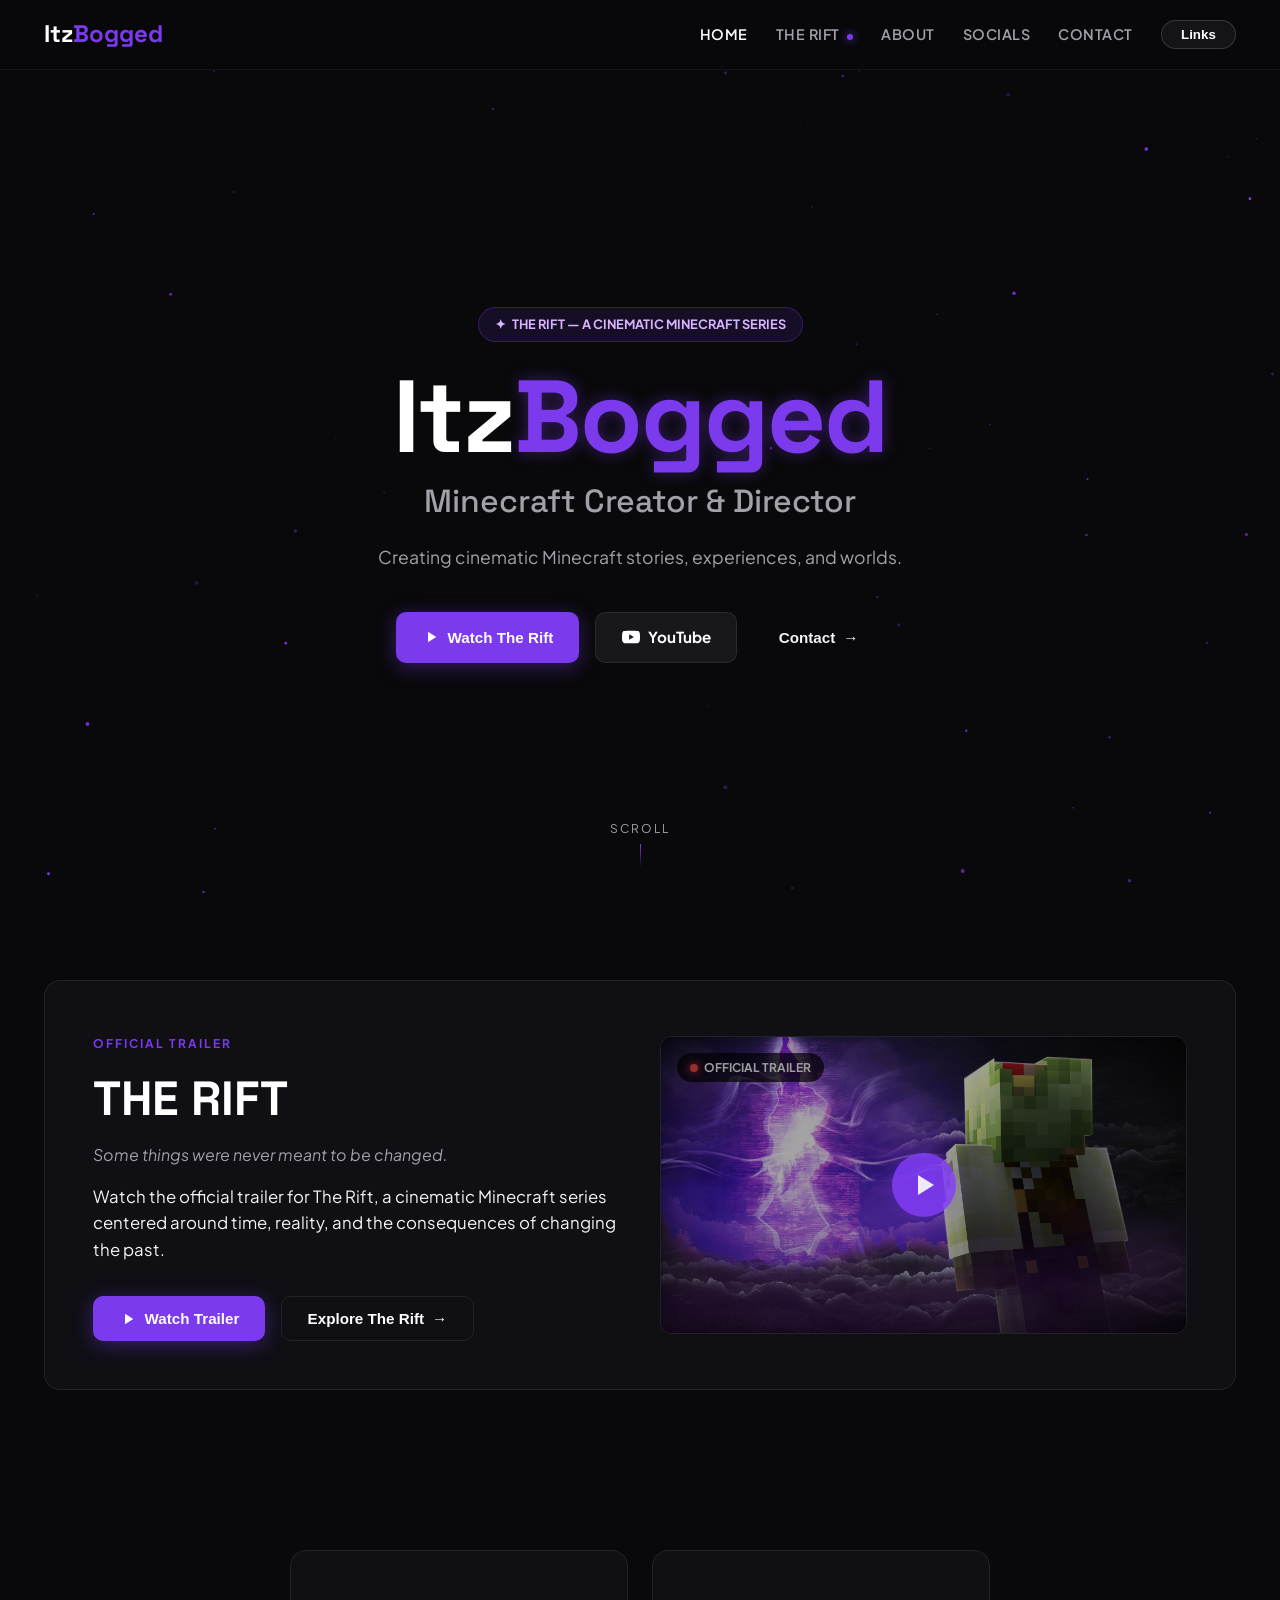
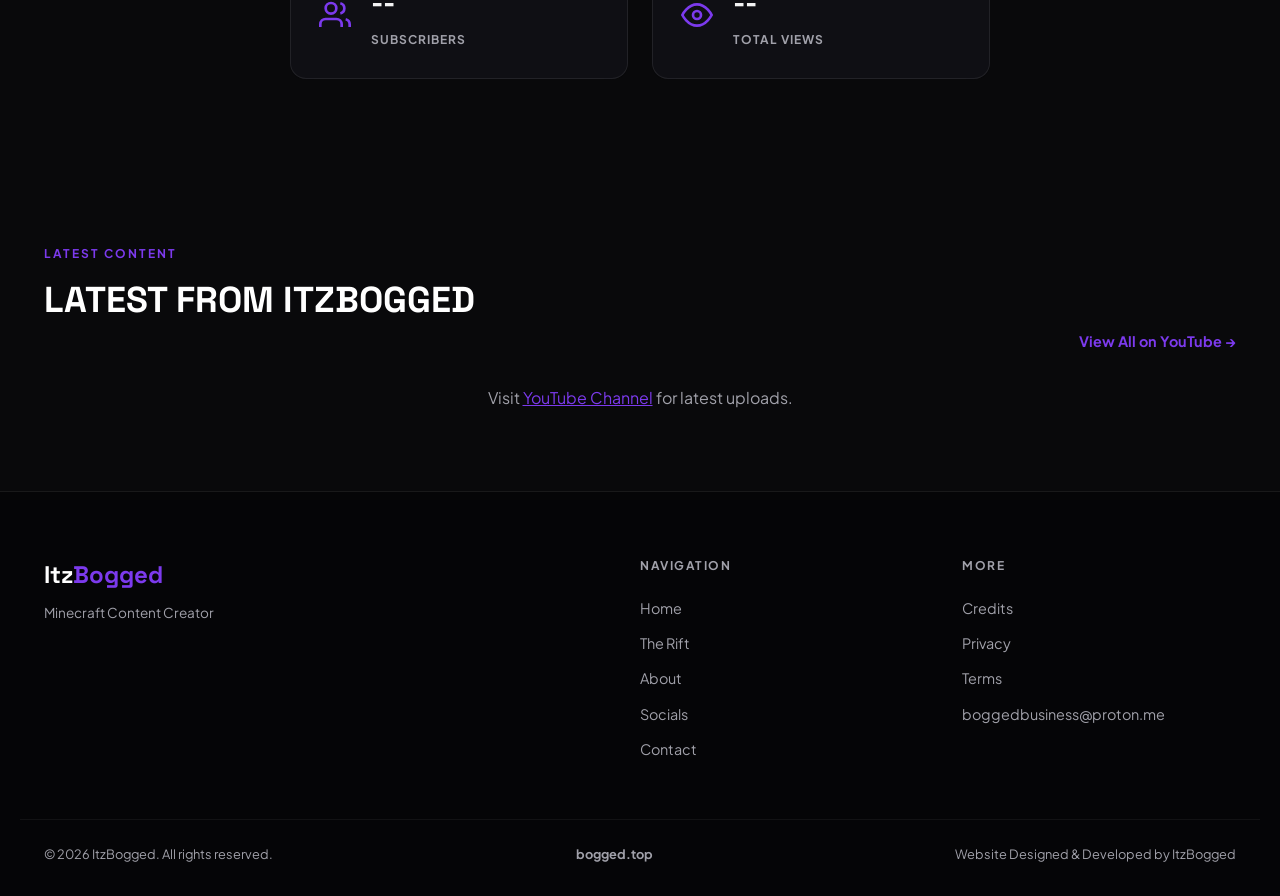
==== index.html @ 5ce8aa30 "Rename main.html to index.html" ====
<!DOCTYPE html>
<html lang="en">
<head>
  <meta charset="UTF-8" />
  <meta name="viewport" content="width=device-width, initial-scale=1.0" />
  <title>ItzBogged</title>
  <meta name="description" content="Official website for ItzBogged — Minecraft creator, director, editor, and developer. Creator of the flagship cinematic series 'The Rift'." />
  <meta property="og:title" content="ItzBogged — Minecraft Creator & Director" />
  <meta property="og:description" content="Creating cinematic Minecraft stories, experiences, and worlds. Featuring The Rift." />
  <meta property="og:url" content="https://bogged.top" />
  <meta property="og:type" content="website" />
  <link rel="icon" type="image/png" href="assets/favicon.png" />
  <link rel="shortcut icon" type="image/png" href="assets/favicon.png" />
  <link rel="stylesheet" href="styles.css" />
  <link rel="preconnect" href="https://fonts.googleapis.com">
  <link rel="preconnect" href="https://fonts.gstatic.com" crossorigin>
  <link href="https://fonts.googleapis.com/css2?family=Plus+Jakarta+Sans:wght@400;500;600;700;800&family=Space+Grotesk:wght@500;700&display=swap" rel="stylesheet">
</head>
<body class="dark-mode">

  <canvas id="particleCanvas"></canvas>

  <header class="navbar" id="navbar">
    <div class="nav-container">
      <a href="#home" class="brand-logo" onclick="switchTab('home')">
        <span class="logo-white">Itz</span><span class="logo-purple">Bogged</span>
      </a>

      <nav class="nav-links" id="navLinks">
        <a href="#home" class="nav-item active" data-tab="home" onclick="switchTab('home')">Home</a>
        <a href="#rift" class="nav-item" data-tab="rift" onclick="switchTab('rift')">
          The Rift <span class="badge-dot"></span>
        </a>
        <a href="#about" class="nav-item" data-tab="about" onclick="switchTab('about')">About</a>
        <a href="#socials" class="nav-item" data-tab="socials" onclick="switchTab('socials')">Socials</a>
        <a href="#contact" class="nav-item" data-tab="contact" onclick="switchTab('contact')">Contact</a>
        <button class="btn-links-pill" onclick="openLinkHub()">Links</button>
      </nav>

      <button class="mobile-toggle" id="mobileToggle" aria-label="Toggle navigation">
        <span class="bar"></span>
        <span class="bar"></span>
        <span class="bar"></span>
      </button>
    </div>
  </header>

  <main id="mainContent">

    <!-- HOME VIEW -->
    <section id="home-view" class="tab-view active">
      
      <section class="hero-section">
        <div class="hero-content">
          <div class="tagline-pill">
            <span class="sparkle">✦</span> THE RIFT — A CINEMATIC MINECRAFT SERIES
          </div>
          <h1 class="hero-title">
            <span class="text-white">Itz</span><span class="text-purple">Bogged</span>
          </h1>
          <h2 class="hero-subtitle">Minecraft Creator & Director</h2>
          <p class="hero-desc">Creating cinematic Minecraft stories, experiences, and worlds.</p>
          
          <div class="hero-cta-group">
            <button class="btn btn-primary btn-animated" onclick="switchTab('rift')">
              <svg class="btn-icon" width="18" height="18" viewBox="0 0 24 24" fill="currentColor"><path d="M8 5v14l11-7z"/></svg> Watch The Rift
            </button>
            <a href="#" target="_blank" rel="noopener" class="btn btn-secondary btn-animated link-yt">
              <svg class="btn-icon" width="18" height="18" viewBox="0 0 24 24" fill="currentColor"><path d="M23.498 6.186a3.016 3.016 0 0 0-2.122-2.136C19.505 3.545 12 3.545 12 3.545s-7.505 0-9.377.505A3.017 3.017 0 0 0 .502 6.186C0 8.07 0 12 0 12s0 3.93.502 5.814a3.016 3.016 0 0 0 2.122 2.136c1.871.505 9.376.505 9.376.505s7.505 0 9.377-.505a3.015 3.015 0 0 0 2.122-2.136C24 15.93 24 12 24 12s0-3.93-.502-5.814zM9.545 15.568V8.432L15.818 12l-6.273 3.568z"/></svg> YouTube
            </a>
            <button class="btn btn-ghost btn-animated" onclick="switchTab('contact')">
              Contact <span class="arrow">→</span>
            </button>
          </div>
        </div>

        <div class="scroll-indicator">
          <span>SCROLL</span>
          <div class="scroll-line"></div>
        </div>
      </section>

      <!-- FLAGSHIP TRAILER SECTION -->
      <section class="container section-padding">
        <div class="flagship-card glass-panel">
          <div class="flagship-text">
            <span class="section-label">OFFICIAL TRAILER</span>
            <h2 class="flagship-title">THE RIFT</h2>
            <p class="flagship-tagline">Some things were never meant to be changed.</p>
            <p class="flagship-desc">
              Watch the official trailer for The Rift, a cinematic Minecraft series centered around time, reality, and the consequences of changing the past.
            </p>
            <div class="flagship-buttons">
              <button class="btn btn-primary btn-animated" onclick="openTrailerModal()">
                <svg width="18" height="18" viewBox="0 0 24 24" fill="currentColor"><path d="M8 5v14l11-7z"/></svg> Watch Trailer
              </button>
              <button class="btn btn-outline btn-animated" onclick="switchTab('rift')">
                Explore The Rift <span class="arrow">→</span>
              </button>
            </div>
          </div>
          <div class="flagship-media">
            <div class="media-preview-box">
              <div class="live-badge"><span class="pulse-dot"></span> OFFICIAL TRAILER</div>
              <img src="assets/flagship-banner.png" alt="The Rift Official Trailer Preview" class="banner-img" id="flagshipBannerImg" />
              <div class="play-overlay" onclick="openTrailerModal()">
                <div class="play-icon-circle"><div class="play-triangle"></div></div>
              </div>
            </div>
          </div>
        </div>
      </section>

      <!-- STATS SECTION -->
      <section class="container section-padding">
        <div class="stats-grid">
          <div class="stat-card glass-panel">
            <div class="stat-icon-svg">
              <svg width="32" height="32" viewBox="0 0 24 24" fill="none" stroke="#7C3AED" stroke-width="2"><path d="M17 21v-2a4 4 0 0 0-4-4H5a4 4 0 0 0-4 4v2"/><circle cx="9" cy="7" r="4"/><path d="M23 21v-2a4 4 0 0 0-3-3.87"/><path d="M16 3.13a4 4 0 0 1 0 7.75"/></svg>
            </div>
            <div class="stat-data">
              <span class="stat-value" id="ytSubscribers">--</span>
              <span class="stat-label">SUBSCRIBERS</span>
            </div>
          </div>
          <div class="stat-card glass-panel">
            <div class="stat-icon-svg">
              <svg width="32" height="32" viewBox="0 0 24 24" fill="none" stroke="#7C3AED" stroke-width="2"><path d="M1 12s4-8 11-8 11 8 11 8-4 8-11 8-11-8-11-8z"/><circle cx="12" cy="12" r="3"/></svg>
            </div>
            <div class="stat-data">
              <span class="stat-value" id="ytTotalViews">--</span>
              <span class="stat-label">TOTAL VIEWS</span>
            </div>
          </div>
        </div>
      </section>

      <!-- LATEST YOUTUBE CONTENT -->
      <section class="container section-padding">
        <div class="section-header">
          <div>
            <span class="section-label">LATEST CONTENT</span>
            <h2 class="section-title">LATEST FROM ITZBOGGED</h2>
          </div>
          <a href="#" target="_blank" class="link-btn link-yt">View All on YouTube →</a>
        </div>
        <div class="yt-grid" id="ytVideoFeed">
          <!-- Dynamic Live Videos populate here -->
        </div>
      </section>
    </section>

    <!-- THE RIFT PAGE -->
    <section id="rift-view" class="tab-view">
      <div class="rift-hero">
        <div class="rift-hero-overlay"></div>
        <div class="container rift-hero-content">
          <span class="rift-badge">CINEMATIC MOVIES</span>
          <h1 class="rift-main-title">THE RIFT</h1>
          <p class="rift-tagline">"Some things were never meant to be changed."</p>
          <div class="rift-hero-actions">
            <button class="btn btn-primary btn-animated" onclick="openTrailerModal()">Watch Official Trailer</button>
          </div>
        </div>
      </div>

      <nav class="sub-nav">
        <div class="container sub-nav-inner">
          <button class="sub-link active" onclick="switchRiftTab('premise', this)">Overview</button>
          <button class="sub-link" onclick="switchRiftTab('cast', this)">Cast & Crew</button>
          <button class="sub-link" onclick="switchRiftTab('lore', this)">Lore & Universe</button>
          <button class="sub-link" onclick="switchRiftTab('gallery', this)">Gallery & BTS</button>
        </div>
      </nav>

      <div class="container section-padding">
        
        <div id="rift-premise" class="rift-tab-content active">
          <div class="overview-grid">
            <div class="overview-text">
              <span class="section-label">WHAT IS THE RIFT?</span>
              <h2>A Narrative Journey Through Time and Consequence</h2>
              <p class="lead-p">
                The Rift is a cinematic Minecraft series built around time travel, fractured realities, and the devastating consequences of changing the past.
              </p>
              <p>
                The Rift elevates Minecraft storytelling into a film-grade experience.
              </p>
            </div>
            <div class="overview-card glass-panel">
              <h3>Series Details</h3>
              <ul class="details-list">
                <li><strong>Format:</strong> Episodic Cinematic Series</li>
                <li><strong>Genre:</strong> Sci-Fi / Drama / Time Travel</li>
                <li><strong>Creator/Director:</strong> ItzBogged</li>
                <li><strong>Status:</strong> Production</li>
                <li><strong>Platform:</strong> YouTube</li>
              </ul>
            </div>
          </div>
        </div>

        <!-- DYNAMIC CAST & CREW -->
        <div id="rift-cast" class="rift-tab-content">
          <div class="section-header">
            <span class="section-label">CREDITS</span>
            <h2>CAST & CREW</h2>
          </div>
          <div id="castContainer">
            <!-- Dynamic Cast list populated from app.js -->
          </div>
        </div>

        <!-- DYNAMIC LORE & UNIVERSE -->
        <div id="rift-lore" class="rift-tab-content">
          <div class="section-header">
            <span class="section-label">UNIVERSE ARCHIVE</span>
            <h2>STORY & LORE DATABASE</h2>
          </div>
          <div class="accordion-group" id="loreContainer">
            <!-- Dynamic Lore & Universe entries populate from app.js -->
          </div>
        </div>

        <!-- DYNAMIC GALLERY & BTS -->
        <div id="rift-gallery" class="rift-tab-content">
          <div class="section-header">
            <span class="section-label">MEDIA ARCHIVE</span>
            <h2>GALLERY & BEHIND THE SCENES</h2>
          </div>
          <div class="gallery-grid" id="galleryContainer">
            <!-- Dynamic Gallery list populated from app.js -->
          </div>
        </div>

      </div>
    </section>

    <!-- ABOUT VIEW -->
    <section id="about-view" class="tab-view">
      <div class="container section-padding">
        <div class="about-grid">
          <div class="about-image-column">
            <div class="portrait-card glass-panel">
              <div class="avatar-placeholder">
                <img src="assets/avatar.png" alt="ItzBogged Avatar" class="avatar-img" id="avatarImg" onerror="this.style.display='none'; this.nextElementSibling.style.display='flex';" />
                <span class="avatar-fallback" style="display:none;">ItzBogged</span>
              </div>
              <div class="portrait-badges">
                <span class="p-badge">Director</span>
                <span class="p-badge">Editor</span>
                <span class="p-badge">Developer</span>
              </div>
            </div>
          </div>
          <div class="about-text-column">
            <span class="section-label">THE CREATOR</span>
            <h1 class="page-title">ABOUT ITZBOGGED</h1>
            <p class="lead-p">
              ItzBogged is a Minecraft creator, video editor, and technical developer specializing in storytelling.
            </p>
            <p>
              ItzBogged pushes the boundaries of storytelling inside sandbox environments.
            </p>

            <div class="skills-block">
              <h3>Core Capabilities</h3>
              <div class="tag-cloud">
                <span>Cinematic Direction</span>
                <span>Video Editing</span>
                <span>Minecraft Development</span>
                <span>Environment Design</span>
                <span>Visual Effects (VFX)</span>
                <span>Storyboarding</span>
              </div>
            </div>
          </div>
        </div>
      </div>
    </section>

    <!-- SOCIALS VIEW -->
    <section id="socials-view" class="tab-view">
      <div class="container section-padding">
        <div class="section-header center">
          <span class="section-label">CONNECT</span>
          <h1 class="page-title">OFFICIAL SOCIAL HUB</h1>
        </div>

        <div class="socials-full-grid">
          <a href="#" target="_blank" class="social-box glass-panel btn-animated link-yt">
            <div class="box-head">
              <svg width="24" height="24" viewBox="0 0 24 24" fill="#7C3AED"><path d="M23.498 6.186a3.016 3.016 0 0 0-2.122-2.136C19.505 3.545 12 3.545 12 3.545s-7.505 0-9.377.505A3.017 3.017 0 0 0 .502 6.186C0 8.07 0 12 0 12s0 3.93.502 5.814a3.016 3.016 0 0 0 2.122 2.136c1.871.505 9.376.505 9.376.505s7.505 0 9.377-.505a3.015 3.015 0 0 0 2.122-2.136C24 15.93 24 12 24 12s0-3.93-.502-5.814zM9.545 15.568V8.432L15.818 12l-6.273 3.568z"/></svg>
              <h3>YouTube</h3>
            </div>
            <p>@itzbogged</p>
            <span class="sub-text">Main Videos & Releases</span>
          </a>

          <a href="#" target="_blank" class="social-box glass-panel btn-animated link-discord">
            <div class="box-head">
              <svg width="24" height="24" viewBox="0 0 24 24" fill="#7C3AED"><path d="M20.317 4.37a19.791 19.791 0 0 0-4.885-1.515.074.074 0 0 0-.079.037c-.21.375-.444.864-.608 1.25a18.27 18.27 0 0 0-5.487 0 12.64 12.64 0 0 0-.617-1.25.077.077 0 0 0-.079-.037A19.736 19.736 0 0 0 3.677 4.37a.07.07 0 0 0-.032.027C.533 9.046-.32 13.58.099 18.057a.082.082 0 0 0 .031.057 19.9 19.9 0 0 0 5.993 3.03.078.078 0 0 0 .084-.028c.462-.63.874-1.295 1.226-1.994.021-.041.001-.09-.041-.106a13.107 13.107 0 0 1-1.872-.892.077.077 0 0 1-.008-.128c.126-.093.252-.19.372-.287a.075.075 0 0 1 .078-.01c3.927 1.793 8.18 1.793 12.061 0a.075.075 0 0 1 .079.009c.12.098.245.195.372.288a.077.077 0 0 1-.006.128 12.299 12.299 0 0 1-1.873.891.077.077 0 0 0-.041.107c.36.698.772 1.362 1.225 1.993a.076.076 0 0 0 .084.028 19.839 19.839 0 0 0 6.002-3.03.077.077 0 0 0 .032-.054c.5-5.177-.838-9.674-3.549-13.66a.061.061 0 0 0-.031-.028z"/></svg>
              <h3>Discord</h3>
            </div>
            <p>Bogged Community</p>
            <span class="sub-text">Updates & Events</span>
          </a>

          <a href="#" target="_blank" class="social-box glass-panel btn-animated link-twitch">
            <div class="box-head">
              <svg width="24" height="24" viewBox="0 0 24 24" fill="#7C3AED"><path d="M11.571 4.714h1.715v5.143h-1.715zm4.715 0H18v5.143h-1.714zM6 0L1.714 4.286v15.428h5.143V24l4.286-4.286h3.428L22.286 12V0zm14.571 11.143l-3.428 3.428h-3.429l-2.571 2.571v-2.571H6.857V1.714h13.714z"/></svg>
              <h3>Twitch</h3>
            </div>
            <p>itzbogged</p>
            <span class="sub-text">Streams</span>
          </a>
        </div>
      </div>
    </section>

    <!-- CONTACT VIEW -->
    <section id="contact-view" class="tab-view">
      <div class="container section-padding">
        <div class="contact-layout">
          <div class="contact-info">
            <span class="section-label">GET IN TOUCH</span>
            <h1 class="page-title">WORK WITH ITZBOGGED</h1>
            <p class="lead-p">
              Available for narrative series direction, video editing, custom Minecraft technical projects, and media partnerships.
            </p>
            
            <div class="direct-email-card glass-panel">
              <span class="label">DIRECT EMAIL</span>
              <a href="#" class="email-link link-email email-text">contact@bogged.top</a>
            </div>
          </div>

          <div class="contact-form-container glass-panel">
            <form id="contactForm" onsubmit="handleFormSubmit(event)">
              <div class="form-group">
                <label for="name">NAME</label>
                <input type="text" id="name" required placeholder="Your Name or Organization" />
              </div>

              <div class="form-group">
                <label for="email">EMAIL</label>
                <input type="email" id="email" required placeholder="your.email@domain.com" />
              </div>

              <div class="form-group">
                <label for="subject">INQUIRY CATEGORY</label>
                <select id="subject" required>
                  <option value="" disabled selected>Select Category</option>
                  <option value="Business Inquiry">Business Inquiry</option>
                  <option value="The Rift Project">The Rift Project</option>
                  <option value="Video Editing Services">Video Editing Services</option>
                  <option value="Creator Collaboration">Creator Collaboration</option>
                  <option value="Other">Other</option>
                </select>
              </div>

              <div class="form-group">
                <label for="message">MESSAGE</label>
                <textarea id="message" rows="5" required placeholder="Tell me about your project or proposal..."></textarea>
              </div>

              <button type="submit" class="btn btn-primary full-width btn-animated">SEND MESSAGE</button>
              <div id="formStatus" class="form-status"></div>
            </form>
          </div>
        </div>
      </div>
    </section>

  </main>

  <footer class="footer">
    <div class="container footer-content">
      <div class="footer-col brand-col">
        <a href="#home" class="brand-logo" onclick="switchTab('home')">
          <span class="logo-white">Itz</span><span class="logo-purple">Bogged</span>
        </a>
        <p class="sub-tagline">Minecraft Content Creator</p>
      </div>

      <div class="footer-col nav-col">
        <span class="col-title">NAVIGATION</span>
        <ul>
          <li><a href="#home" onclick="switchTab('home')">Home</a></li>
          <li><a href="#rift" onclick="switchTab('rift')">The Rift</a></li>
          <li><a href="#about" onclick="switchTab('about')">About</a></li>
          <li><a href="#socials" onclick="switchTab('socials')">Socials</a></li>
          <li><a href="#contact" onclick="switchTab('contact')">Contact</a></li>
        </ul>
      </div>

      <div class="footer-col more-col">
        <span class="col-title">MORE</span>
        <ul>
          <li><a href="#credits" onclick="openModal('creditsModal')">Credits</a></li>
          <li><a href="#privacy" onclick="openModal('privacyModal')">Privacy</a></li>
          <li><a href="#terms" onclick="openModal('termsModal')">Terms</a></li>
          <li><a href="#" class="footer-email link-email email-text">boggedbusiness@proton.me</a></li>
        </ul>
      </div>
    </div>

    <div class="container footer-bottom">
      <span>© 2026 ItzBogged. All rights reserved.</span>
      <span class="domain-tag">bogged.top</span>
      <span>Website Designed & Developed by ItzBogged</span>
    </div>
  </footer>

  <!-- MODALS -->
  <div id="lightbox" class="modal-overlay" onclick="closeLightbox()">
    <div class="modal-content lightbox-content">
      <span class="close-btn">&times;</span>
      <img id="lightboxImg" src="" alt="Enlarged View" />
    </div>
  </div>

  <div id="videoModal" class="modal-overlay" onclick="closeVideoModal()">
    <div class="modal-content video-modal-content" onclick="event.stopPropagation()">
      <span class="close-btn" onclick="closeVideoModal()">&times;</span>
      <div class="iframe-container">
        <iframe id="videoIframe" src="" frameborder="0" allow="autoplay; encrypted-media" allowfullscreen></iframe>
      </div>
    </div>
  </div>

  <div id="linkHubModal" class="modal-overlay" onclick="closeModal('linkHubModal')">
    <div class="modal-content link-hub-card glass-panel" onclick="event.stopPropagation()">
      <span class="close-btn" onclick="closeModal('linkHubModal')">&times;</span>
      <div class="link-hub-header">
        <div class="hub-avatar">
          <img src="assets/avatar.png" alt="ItzBogged" class="avatar-img" id="hubAvatarImg" onerror="this.style.display='none'; this.nextElementSibling.style.display='inline';" />
          <span style="display:none;">ItzBogged</span>
        </div>
        <h2>ItzBogged</h2>
        <p>Minecraft Creator & Director</p>
      </div>
      <div class="link-hub-buttons">
        <a href="#" target="_blank" class="hub-btn link-yt">YouTube Main Channel</a>
        <a href="#" target="_blank" class="hub-btn link-secondyt">YouTube Second Channel</a>
        <button onclick="switchTab('rift'); closeModal('linkHubModal');" class="hub-btn highlight">The Rift — Watch Series</button>
        <a href="#" target="_blank" class="hub-btn link-discord">Discord Community</a>
        <button onclick="switchTab('contact'); closeModal('linkHubModal');" class="hub-btn">Business Contact</button>
      </div>
    </div>
  </div>

  <div id="creditsModal" class="modal-overlay" onclick="closeModal('creditsModal')">
    <div class="modal-content text-modal glass-panel" onclick="event.stopPropagation()" id="creditsModalContent">
      <!-- Dynamic Credits populate from app.js -->
    </div>
  </div>

  <div id="privacyModal" class="modal-overlay" onclick="closeModal('privacyModal')">
    <div class="modal-content text-modal glass-panel" onclick="event.stopPropagation()" id="privacyModalContent">
      <!-- Dynamic Privacy content populates from app.js -->
    </div>
  </div>

  <div id="termsModal" class="modal-overlay" onclick="closeModal('termsModal')">
    <div class="modal-content text-modal glass-panel" onclick="event.stopPropagation()" id="termsModalContent">
      <!-- Dynamic Terms content populates from app.js -->
    </div>
  </div>

  <script src="app.js"></script>
</body>
</html>
---- styles.css ----
/* --- CSS Variables & Theme Constants --- */
:root {
  --purple-main: #7C3AED;
  --purple-glow: rgba(124, 58, 237, 0.4);
  --purple-dark: #5B21B6;
  --green-accent: #10B981;
  --bg-dark: #09090b;
  --card-bg: rgba(18, 18, 24, 0.75);
  --card-border: rgba(255, 255, 255, 0.08);
  --text-main: #F4F4F5;
  --text-muted: #A1A1AA;
  --font-main: 'Plus Jakarta Sans', -apple-system, BlinkMacSystemFont, sans-serif;
  --font-heading: 'Space Grotesk', sans-serif;
  --transition: all 0.25s cubic-bezier(0.4, 0, 0.2, 1);
}

/* --- Global Resets & Base Styles --- */
* {
  box-sizing: border-box;
  margin: 0;
  padding: 0;
}

html {
  scroll-behavior: smooth;
  background-color: var(--bg-dark);
  color: var(--text-main);
  font-family: var(--font-main);
  overflow-x: hidden;
}

body {
  min-height: 100vh;
  position: relative;
  line-height: 1.6;
}

/* Particle Canvas Background */
#particleCanvas {
  position: fixed;
  top: 0;
  left: 0;
  width: 100vw;
  height: 100vh;
  z-index: -1;
  pointer-events: none;
}

/* Container Utility */
.container {
  width: 100%;
  max-width: 1240px;
  margin: 0 auto;
  padding: 0 1.5rem;
}

.section-padding {
  padding-top: 5rem;
  padding-bottom: 5rem;
}

/* --- Glassmorphism Card Panels --- */
.glass-panel {
  background: var(--card-bg);
  backdrop-filter: blur(16px);
  -webkit-backdrop-filter: blur(16px);
  border: 1px solid var(--card-border);
  border-radius: 16px;
  transition: var(--transition);
}

.glass-panel:hover {
  border-color: rgba(124, 58, 237, 0.3);
  box-shadow: 0 8px 32px rgba(0, 0, 0, 0.4), 0 0 20px rgba(124, 58, 237, 0.15);
}

/* --- Typography Helpers --- */
h1, h2, h3, h4 {
  font-family: var(--font-heading);
  color: #FFFFFF;
}

.text-white { color: #FFFFFF; }
.text-purple { 
  color: var(--purple-main);
  text-shadow: 0 0 16px var(--purple-glow);
}

.section-label {
  display: inline-block;
  font-size: 0.75rem;
  font-weight: 700;
  letter-spacing: 2px;
  color: var(--purple-main);
  margin-bottom: 0.5rem;
  text-transform: uppercase;
}

.section-title {
  font-size: 2.25rem;
  font-weight: 700;
  margin-bottom: 1.5rem;
}

.page-title {
  font-size: 3rem;
  font-weight: 800;
  margin-bottom: 1rem;
}

.lead-p {
  font-size: 1.15rem;
  color: var(--text-main);
  margin-bottom: 1rem;
}

/* --- Navigation Bar --- */
.navbar {
  position: fixed;
  top: 0;
  left: 0;
  width: 100%;
  z-index: 1000;
  background: rgba(9, 9, 11, 0.85);
  backdrop-filter: blur(12px);
  border-bottom: 1px solid rgba(255, 255, 255, 0.05);
  height: 70px;
  display: flex;
  align-items: center;
}

.nav-container {
  display: flex;
  justify-content: space-between;
  align-items: center;
  width: 100%;
  max-width: 1240px;
  margin: 0 auto;
  padding: 0 1.5rem;
}

.brand-logo {
  font-family: var(--font-heading);
  font-size: 1.5rem;
  font-weight: 800;
  text-decoration: none;
  cursor: pointer;
  transition: var(--transition);
}

.brand-logo:hover {
  transform: scale(1.03);
}

.logo-white { color: #FFFFFF; }
.logo-purple { color: var(--purple-main); }

.nav-links {
  display: flex;
  align-items: center;
  gap: 1.75rem;
}

.nav-item {
  color: var(--text-muted);
  text-decoration: none;
  font-size: 0.9rem;
  font-weight: 600;
  text-transform: uppercase;
  letter-spacing: 0.5px;
  transition: var(--transition);
  position: relative;
  cursor: pointer;
}

.nav-item:hover, .nav-item.active {
  color: #FFFFFF;
}

.badge-dot {
  width: 6px;
  height: 6px;
  background-color: var(--purple-main);
  border-radius: 50%;
  display: inline-block;
  margin-left: 4px;
  box-shadow: 0 0 8px var(--purple-main);
}

.btn-links-pill {
  background: rgba(255, 255, 255, 0.05);
  border: 1px solid rgba(255, 255, 255, 0.15);
  color: #FFFFFF;
  padding: 0.4rem 1.2rem;
  border-radius: 20px;
  font-weight: 600;
  cursor: pointer;
  transition: var(--transition);
}

.btn-links-pill:hover {
  background: var(--purple-main);
  border-color: var(--purple-main);
  transform: translateY(-2px);
}

/* Mobile Toggle */
.mobile-toggle {
  display: none;
  background: none;
  border: none;
  cursor: pointer;
  flex-direction: column;
  gap: 5px;
}

.bar {
  width: 24px;
  height: 2px;
  background-color: #FFFFFF;
  border-radius: 2px;
}

/* --- Universal Smooth Interactive Animations --- */
button, .btn, .sub-link, .nav-item, .hub-btn, .social-box, .gallery-item {
  transition: var(--transition);
  user-select: none;
}

button:active, .btn:active, .sub-link:active, .nav-item:active, .hub-btn:active, .social-box:active {
  transform: scale(0.96) translateY(2px) !important;
  box-shadow: 0 2px 8px rgba(0, 0, 0, 0.3) !important;
}

.btn {
  display: inline-flex;
  align-items: center;
  justify-content: center;
  gap: 0.5rem;
  padding: 0.8rem 1.6rem;
  border-radius: 10px;
  font-size: 0.95rem;
  font-weight: 700;
  cursor: pointer;
  text-decoration: none;
  border: none;
  position: relative;
  overflow: hidden;
}

.btn-animated:hover {
  transform: translateY(-3px) scale(1.02);
  box-shadow: 0 8px 25px var(--purple-glow);
}

.btn-primary {
  background: var(--purple-main);
  color: #FFFFFF;
  box-shadow: 0 4px 20px var(--purple-glow);
}

.btn-primary:hover {
  background: var(--purple-dark);
}

.btn-secondary {
  background: #18181B;
  color: #FFFFFF;
  border: 1px solid var(--card-border);
}

.btn-secondary:hover {
  background: #27272A;
}

.btn-ghost {
  background: transparent;
  color: var(--text-main);
}

.btn-ghost:hover {
  color: #FFFFFF;
}

.btn-outline {
  background: transparent;
  border: 1px solid var(--card-border);
  color: #FFFFFF;
}

.btn-outline:hover {
  border-color: var(--purple-main);
  background: rgba(124, 58, 237, 0.1);
}

.full-width { width: 100%; }

/* --- Smooth Tab View Controller Transitions --- */
.tab-view {
  display: none;
  opacity: 0;
  transform: translateY(12px);
  transition: opacity 0.4s ease, transform 0.4s ease;
  padding-top: 70px;
}

.tab-view.active {
  display: block;
  opacity: 1;
  transform: translateY(0);
}

/* --- Home Hero Section --- */
.hero-section {
  min-height: calc(100vh - 70px);
  display: flex;
  flex-direction: column;
  justify-content: center;
  align-items: center;
  text-align: center;
  padding: 2rem 1.5rem;
  position: relative;
}

.tagline-pill {
  display: inline-flex;
  align-items: center;
  gap: 6px;
  padding: 0.4rem 1rem;
  background: rgba(124, 58, 237, 0.12);
  border: 1px solid rgba(124, 58, 237, 0.3);
  border-radius: 30px;
  font-size: 0.8rem;
  font-weight: 700;
  color: #D8B4FE;
  margin-bottom: 1.5rem;
}

.hero-title {
  font-size: clamp(3.5rem, 8vw, 6.5rem);
  font-weight: 800;
  line-height: 1;
  margin-bottom: 0.5rem;
  letter-spacing: -2px;
}

.hero-subtitle {
  font-size: clamp(1.2rem, 3vw, 2rem);
  color: var(--text-muted);
  font-weight: 500;
  margin-bottom: 1rem;
}

.hero-desc {
  max-width: 600px;
  color: var(--text-muted);
  font-size: 1.1rem;
  margin-bottom: 2.5rem;
}

.hero-cta-group {
  display: flex;
  gap: 1rem;
  flex-wrap: wrap;
  justify-content: center;
}

.scroll-indicator {
  position: absolute;
  bottom: 2rem;
  display: flex;
  flex-direction: column;
  align-items: center;
  gap: 6px;
  font-size: 0.75rem;
  letter-spacing: 2px;
  color: var(--text-muted);
}

.scroll-line {
  width: 1px;
  height: 24px;
  background: linear-gradient(to bottom, var(--purple-main), transparent);
}

/* --- Flagship Card --- */
.flagship-card {
  display: grid;
  grid-template-columns: 1fr 1fr;
  gap: 2.5rem;
  padding: 3rem;
  align-items: center;
}

.flagship-title {
  font-size: 3rem;
  font-weight: 800;
  margin-bottom: 0.25rem;
}

.flagship-tagline {
  font-style: italic;
  color: var(--text-muted);
  margin-bottom: 1rem;
}

.flagship-desc {
  color: var(--text-main);
  margin-bottom: 2rem;
  font-size: 1.05rem;
}

.flagship-buttons {
  display: flex;
  gap: 1rem;
}

.media-preview-box {
  position: relative;
  border-radius: 12px;
  overflow: hidden;
  border: 1px solid var(--card-border);
}

.banner-img {
  width: 100%;
  height: 100%;
  object-fit: cover;
  display: block;
}

.live-badge {
  position: absolute;
  top: 1rem;
  left: 1rem;
  background: rgba(0, 0, 0, 0.7);
  padding: 0.3rem 0.8rem;
  border-radius: 20px;
  font-size: 0.75rem;
  font-weight: 700;
  display: flex;
  align-items: center;
  gap: 6px;
}

.pulse-dot {
  width: 8px;
  height: 8px;
  background-color: #EF4444;
  border-radius: 50%;
  box-shadow: 0 0 8px #EF4444;
}

.play-overlay {
  position: absolute;
  inset: 0;
  background: rgba(0, 0, 0, 0.4);
  display: flex;
  justify-content: center;
  align-items: center;
  cursor: pointer;
  opacity: 0.9;
  transition: var(--transition);
}

.play-overlay:hover {
  opacity: 1;
  background: rgba(124, 58, 237, 0.25);
}

.play-icon-circle {
  width: 64px;
  height: 64px;
  border-radius: 50%;
  background: var(--purple-main);
  display: flex;
  justify-content: center;
  align-items: center;
  box-shadow: 0 0 24px var(--purple-glow);
  transition: var(--transition);
}

.play-overlay:hover .play-icon-circle {
  transform: scale(1.1);
}

.play-triangle {
  width: 0;
  height: 0;
  border-top: 10px solid transparent;
  border-bottom: 10px solid transparent;
  border-left: 16px solid #FFFFFF;
  margin-left: 4px;
}

/* --- Stats Grid --- */
.stats-grid {
  display: grid;
  grid-template-columns: repeat(auto-fit, minmax(280px, 1fr));
  gap: 1.5rem;
  max-width: 700px;
  margin: 0 auto;
}

.stat-card {
  padding: 1.75rem;
  display: flex;
  align-items: center;
  gap: 1.25rem;
}

.stat-icon-svg {
  display: flex;
  align-items: center;
  justify-content: center;
}

.stat-value {
  font-size: 1.8rem;
  font-weight: 800;
  font-family: var(--font-heading);
  display: block;
}

.stat-label {
  font-size: 0.75rem;
  letter-spacing: 1px;
  color: var(--text-muted);
  font-weight: 700;
}

/* --- YouTube Video Feed Grid --- */
.section-header {
  display: flex;
  justify-content: space-between;
  align-items: flex-end;
  margin-bottom: 2rem;
}

.section-header.center {
  text-align: center;
  justify-content: center;
  flex-direction: column;
}

.link-btn {
  color: var(--purple-main);
  text-decoration: none;
  font-weight: 700;
  font-size: 0.9rem;
  transition: var(--transition);
}

.link-btn:hover {
  transform: translateX(4px);
}

.yt-grid {
  display: grid;
  grid-template-columns: repeat(auto-fit, minmax(300px, 1fr));
  gap: 1.5rem;
}

.yt-card {
  overflow: hidden;
  display: flex;
  flex-direction: column;
}

.yt-thumb-wrap {
  position: relative;
  aspect-ratio: 16/9;
  overflow: hidden;
}

.yt-thumb-wrap img {
  width: 100%;
  height: 100%;
  object-fit: cover;
}

.yt-card-body {
  padding: 1.25rem;
  display: flex;
  flex-direction: column;
  flex-grow: 1;
}

.yt-card-title {
  font-size: 1rem;
  font-weight: 700;
  margin-bottom: 0.5rem;
  line-height: 1.4;
}

.yt-card-meta {
  font-size: 0.8rem;
  color: var(--text-muted);
  margin-bottom: 1rem;
}

/* --- The Rift Page Hub --- */
.rift-hero {
  position: relative;
  height: 50vh;
  min-height: 400px;
  background: url('assets/riftbackgroundpage.png') center/cover no-repeat;
  display: flex;
  align-items: center;
}

.rift-hero-overlay {
  position: absolute;
  inset: 0;
  background: linear-gradient(to bottom, rgba(9,9,11,0.5), var(--bg-dark));
}

.rift-hero-content {
  position: relative;
  z-index: 2;
}

.rift-badge {
  background: var(--purple-main);
  padding: 0.3rem 0.8rem;
  border-radius: 4px;
  font-size: 0.75rem;
  font-weight: 800;
  letter-spacing: 1px;
}

.rift-main-title {
  font-size: clamp(3rem, 6vw, 5rem);
  font-weight: 800;
  margin: 0.5rem 0;
}

.rift-hero-actions {
  display: flex;
  gap: 1rem;
  margin-top: 1.5rem;
}

.sub-nav {
  background: rgba(18, 18, 24, 0.9);
  border-bottom: 1px solid var(--card-border);
  position: sticky;
  top: 70px;
  z-index: 900;
}

.sub-nav-inner {
  display: flex;
  gap: 2rem;
  overflow-x: auto;
}

.sub-link {
  background: none;
  border: none;
  color: var(--text-muted);
  padding: 1rem 0;
  font-weight: 700;
  font-size: 0.9rem;
  cursor: pointer;
  border-bottom: 2px solid transparent;
  white-space: nowrap;
}

.sub-link.active, .sub-link:hover {
  color: #FFFFFF;
  border-color: var(--purple-main);
}

.rift-tab-content {
  display: none;
}

.rift-tab-content.active {
  display: block;
}

.overview-grid {
  display: grid;
  grid-template-columns: 2fr 1fr;
  gap: 2rem;
}

.overview-card {
  padding: 2rem;
}

.details-list {
  list-style: none;
  margin-top: 1rem;
}

.details-list li {
  padding: 0.5rem 0;
  border-bottom: 1px solid rgba(255, 255, 255, 0.05);
}

.accordion-item {
  margin-bottom: 1rem;
  padding: 1.25rem 1.5rem;
}

.accordion-header {
  cursor: pointer;
  display: flex;
  justify-content: space-between;
  align-items: center;
  list-style: none;
}

.accordion-content {
  margin-top: 1rem;
  color: var(--text-muted);
}

.cast-category-block {
  margin-bottom: 2rem;
}

.category-title {
  color: var(--purple-main);
  font-size: 1.25rem;
  margin-bottom: 1rem;
  border-bottom: 1px solid var(--card-border);
  padding-bottom: 0.5rem;
}

.credits-grid {
  display: grid;
  grid-template-columns: repeat(auto-fit, minmax(240px, 1fr));
  gap: 1.5rem;
}

.credit-card {
  padding: 2rem;
  text-align: center;
}

.credit-avatar {
  width: 80px;
  height: 80px;
  border-radius: 50%;
  background: var(--purple-main);
  margin: 0 auto 1rem auto;
  display: flex;
  align-items: center;
  justify-content: center;
  font-weight: 800;
  overflow: hidden;
}

.credit-avatar img {
  width: 100%;
  height: 100%;
  object-fit: cover;
}

.gallery-grid {
  display: grid;
  grid-template-columns: repeat(auto-fit, minmax(280px, 1fr));
  gap: 1.5rem;
}

.gallery-item {
  position: relative;
  aspect-ratio: 16/9;
  overflow: hidden;
  cursor: pointer;
  border-radius: 12px;
}

.gallery-item img {
  width: 100%;
  height: 100%;
  object-fit: cover;
  transition: var(--transition);
}

.gallery-item:hover img {
  transform: scale(1.05);
}

.gallery-overlay {
  position: absolute;
  inset: 0;
  background: rgba(0, 0, 0, 0.5);
  display: flex;
  align-items: center;
  justify-content: center;
  opacity: 0;
  transition: var(--transition);
}

.gallery-item:hover .gallery-overlay {
  opacity: 1;
}

/* --- About Page --- */
.about-grid {
  display: grid;
  grid-template-columns: 1fr 2fr;
  gap: 3rem;
}

.portrait-card {
  padding: 2rem;
  text-align: center;
}

.avatar-placeholder {
  width: 180px;
  height: 180px;
  border-radius: 50%;
  background: linear-gradient(135deg, var(--purple-main), #18181B);
  margin: 0 auto 1.5rem auto;
  display: flex;
  align-items: center;
  justify-content: center;
  font-size: 1.5rem;
  font-weight: 800;
  border: 2px solid var(--purple-main);
  overflow: hidden;
}

.avatar-img {
  width: 100%;
  height: 100%;
  object-fit: cover;
}

.portrait-badges {
  display: flex;
  gap: 0.5rem;
  justify-content: center;
  flex-wrap: wrap;
}

.p-badge {
  background: rgba(255, 255, 255, 0.05);
  padding: 0.3rem 0.8rem;
  border-radius: 20px;
  font-size: 0.75rem;
  border: 1px solid var(--card-border);
}

.skills-block {
  margin-top: 2rem;
}

.tag-cloud {
  display: flex;
  flex-wrap: wrap;
  gap: 0.6rem;
  margin-top: 1rem;
}

.tag-cloud span {
  background: rgba(124, 58, 237, 0.15);
  border: 1px solid rgba(124, 58, 237, 0.3);
  padding: 0.4rem 1rem;
  border-radius: 6px;
  font-size: 0.85rem;
}

/* --- Socials Full Page --- */
.socials-full-grid {
  display: grid;
  grid-template-columns: repeat(auto-fit, minmax(260px, 1fr));
  gap: 1.5rem;
}

.social-box {
  padding: 2rem;
  text-decoration: none;
  color: inherit;
}

.box-head {
  display: flex;
  align-items: center;
  gap: 0.8rem;
  margin-bottom: 0.5rem;
}

.sub-text {
  font-size: 0.8rem;
  color: var(--text-muted);
}

/* --- Contact & Business Section --- */
.contact-layout {
  display: grid;
  grid-template-columns: 1fr 1fr;
  gap: 3rem;
}

.direct-email-card {
  padding: 1.5rem;
  margin-top: 2rem;
}

.email-link {
  color: #FFFFFF;
  font-size: 1.25rem;
  font-weight: 700;
  text-decoration: none;
  display: block;
}

.contact-form-container {
  padding: 2.5rem;
}

.form-group {
  margin-bottom: 1.25rem;
}

.form-group label {
  display: block;
  font-size: 0.75rem;
  font-weight: 700;
  margin-bottom: 0.4rem;
  color: var(--text-muted);
}

.form-group input, .form-group select, .form-group textarea {
  width: 100%;
  padding: 0.8rem 1rem;
  background: rgba(0, 0, 0, 0.4);
  border: 1px solid var(--card-border);
  border-radius: 8px;
  color: #FFFFFF;
  font-family: var(--font-main);
  outline: none;
  transition: var(--transition);
}

.form-group input:focus, .form-group select:focus, .form-group textarea:focus {
  border-color: var(--purple-main);
}

.form-status {
  margin-top: 1rem;
  font-size: 0.85rem;
  text-align: center;
}

/* --- Footer --- */
.footer {
  background: #050507;
  border-top: 1px solid var(--card-border);
  padding-top: 4rem;
  padding-bottom: 2rem;
}

.footer-content {
  display: grid;
  grid-template-columns: 2fr 1fr 1fr;
  gap: 3rem;
  padding-bottom: 3rem;
  border-bottom: 1px solid rgba(255, 255, 255, 0.05);
}

.sub-tagline {
  color: var(--text-muted);
  font-size: 0.85rem;
  margin: 0.5rem 0 1.5rem 0;
}

.col-title {
  font-size: 0.75rem;
  font-weight: 700;
  letter-spacing: 1.5px;
  color: var(--text-muted);
  display: block;
  margin-bottom: 1.25rem;
}

.footer-col ul {
  list-style: none;
}

.footer-col ul li {
  margin-bottom: 0.6rem;
}

.footer-col ul li a {
  color: var(--text-muted);
  text-decoration: none;
  font-size: 0.9rem;
  transition: var(--transition);
}

.footer-col ul li a:hover {
  color: #FFFFFF;
}

.footer-email {
  color: var(--text-muted);
}

.footer-bottom {
  display: flex;
  justify-content: space-between;
  align-items: center;
  padding-top: 1.5rem;
  font-size: 0.8rem;
  color: var(--text-muted);
}

.domain-tag {
  font-weight: 700;
}

/* --- Modals & Overlays --- */
.modal-overlay {
  position: fixed;
  inset: 0;
  background: rgba(0, 0, 0, 0.85);
  backdrop-filter: blur(8px);
  z-index: 2000;
  display: none;
  align-items: center;
  justify-content: center;
  padding: 1.5rem;
}

.modal-overlay.active {
  display: flex;
}

.close-btn {
  position: absolute;
  top: 1rem;
  right: 1.5rem;
  font-size: 2rem;
  color: #FFF;
  cursor: pointer;
}

.lightbox-content img {
  max-width: 90vw;
  max-height: 85vh;
  border-radius: 8px;
}

.video-modal-content {
  width: 100%;
  max-width: 900px;
}

.iframe-container {
  position: relative;
  aspect-ratio: 16/9;
  width: 100%;
}

.iframe-container iframe {
  position: absolute;
  inset: 0;
  width: 100%;
  height: 100%;
  border-radius: 12px;
}

.link-hub-card {
  width: 100%;
  max-width: 400px;
  padding: 2.5rem;
  text-align: center;
}

.hub-avatar {
  width: 80px;
  height: 80px;
  border-radius: 50%;
  background: var(--purple-main);
  margin: 0 auto 1rem auto;
  display: flex;
  align-items: center;
  justify-content: center;
  font-weight: 800;
  overflow: hidden;
  border: 2px solid var(--purple-main);
}

.hub-avatar img {
  width: 100%;
  height: 100%;
  object-fit: cover;
}

.link-hub-buttons {
  display: flex;
  flex-direction: column;
  gap: 0.8rem;
  margin-top: 1.5rem;
}

.hub-btn {
  padding: 0.8rem;
  background: rgba(255, 255, 255, 0.05);
  border: 1px solid var(--card-border);
  border-radius: 8px;
  color: #FFF;
  text-decoration: none;
  font-weight: 700;
  cursor: pointer;
}

.hub-btn:hover {
  transform: translateY(-2px);
}

.hub-btn.highlight {
  background: var(--purple-main);
  border-color: var(--purple-main);
}

.text-modal {
  max-width: 600px;
  padding: 2.5rem;
}

/* --- Responsive Rules --- */
@media (max-width: 900px) {
  .flagship-card, .overview-grid, .about-grid, .contact-layout {
    grid-template-columns: 1fr;
  }
  .footer-content {
    grid-template-columns: 1fr;
    gap: 2rem;
  }
}

@media (max-width: 768px) {
  .nav-links {
    position: fixed;
    top: 70px;
    right: -100%;
    width: 100%;
    height: calc(100vh - 70px);
    background: var(--bg-dark);
    flex-direction: column;
    justify-content: center;
    transition: 0.3s ease;
  }
  .nav-links.open {
    right: 0;
  }
  .mobile-toggle {
    display: flex;
  }
}
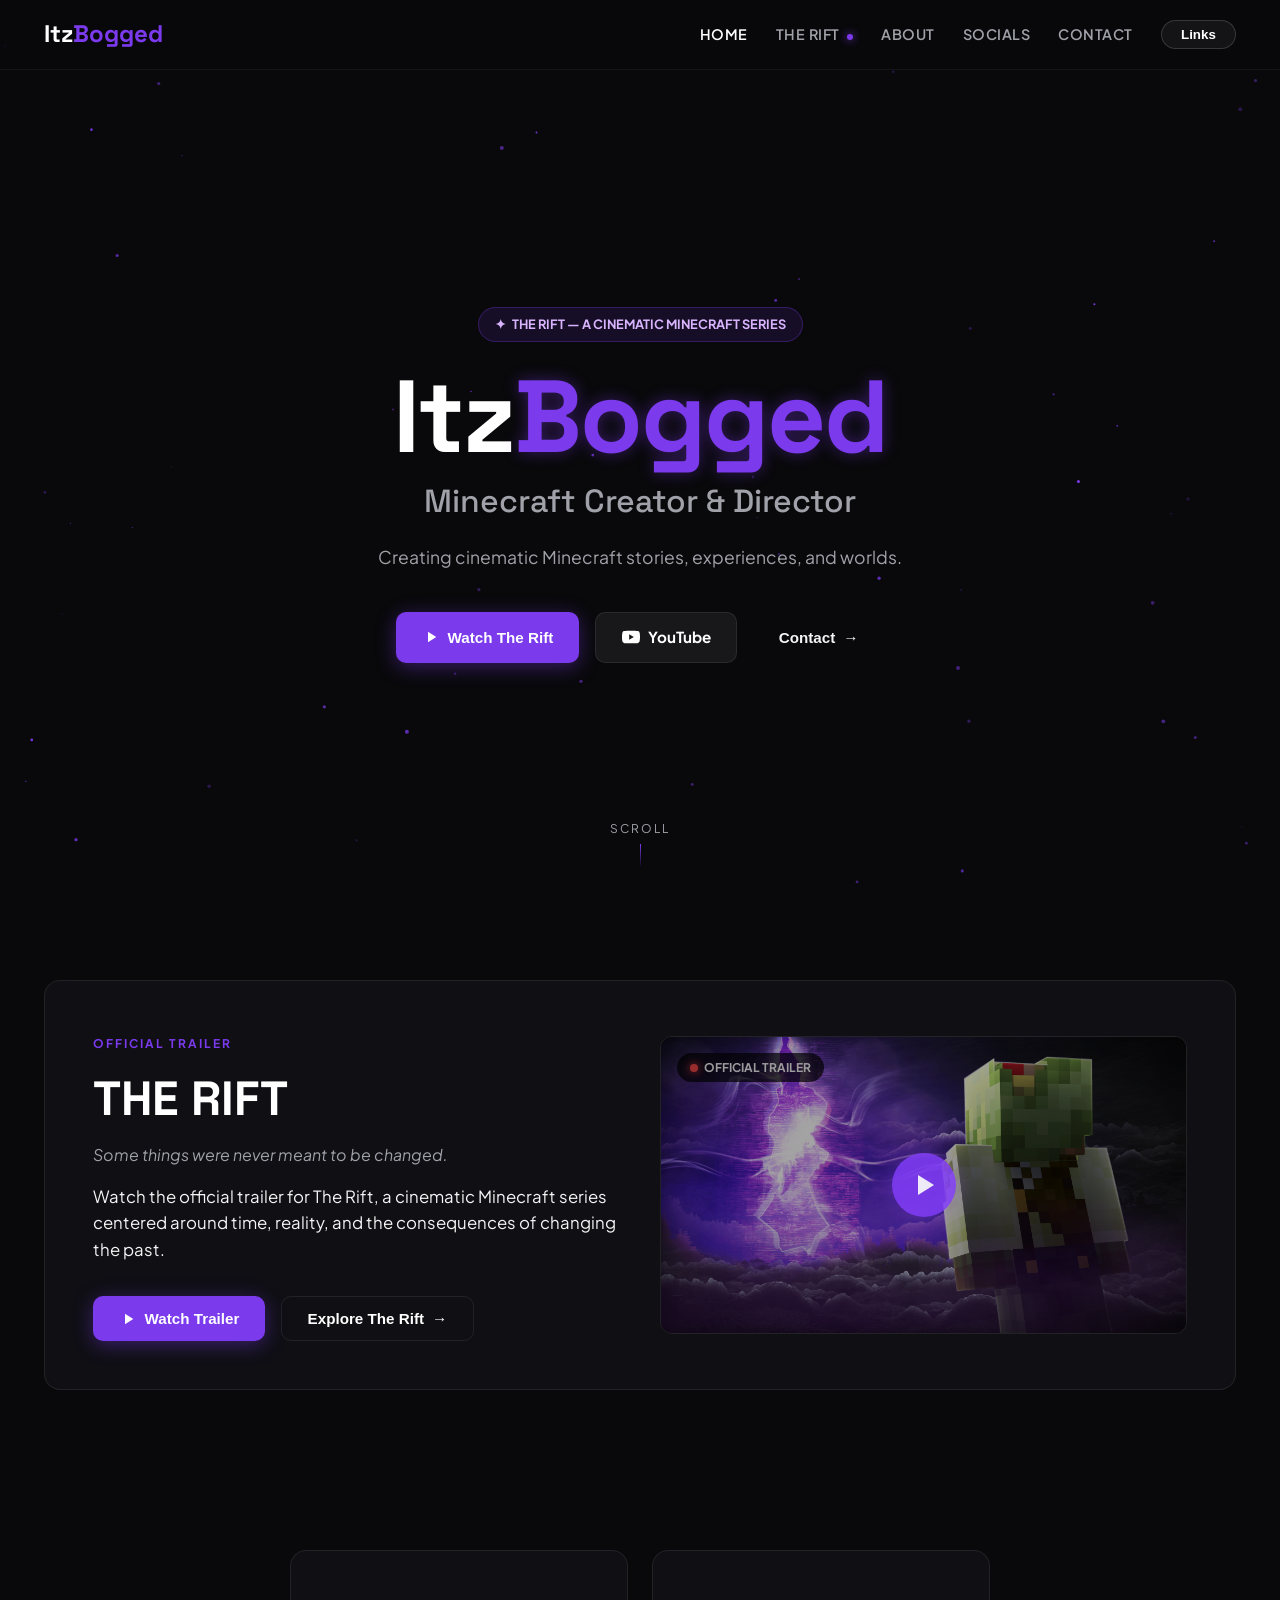
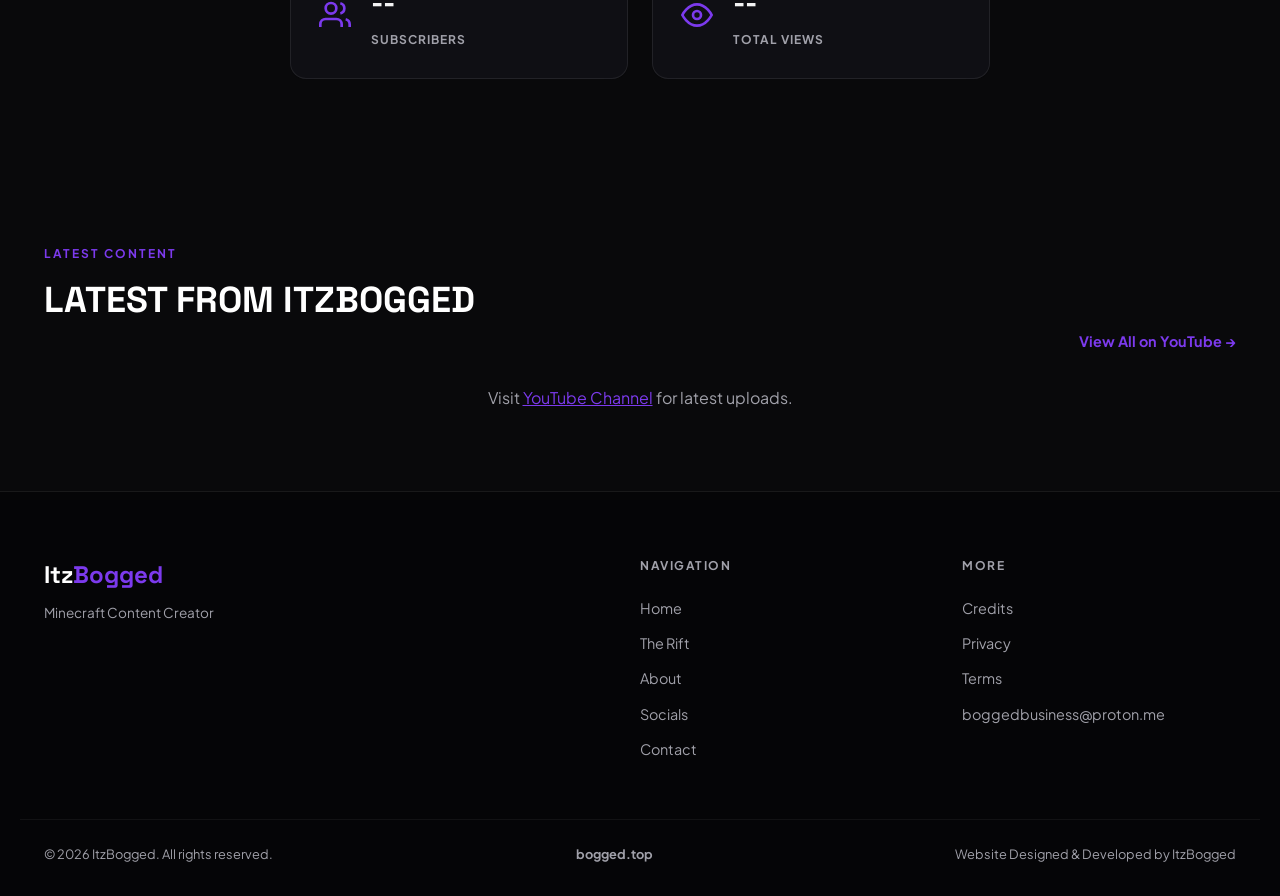
==== commit a41a40ce: "Added <script src="script.js?v=1.1" defer></script> to html to update" ====
--- a/index.html
+++ b/index.html
@@ -12,6 +12,7 @@
   <link rel="icon" type="image/png" href="assets/favicon.png" />
   <link rel="shortcut icon" type="image/png" href="assets/favicon.png" />
   <link rel="stylesheet" href="styles.css" />
+  <script src="script.js?v=1.1" defer></script>
   <link rel="preconnect" href="https://fonts.googleapis.com">
   <link rel="preconnect" href="https://fonts.gstatic.com" crossorigin>
   <link href="https://fonts.googleapis.com/css2?family=Plus+Jakarta+Sans:wght@400;500;600;700;800&family=Space+Grotesk:wght@500;700&display=swap" rel="stylesheet">
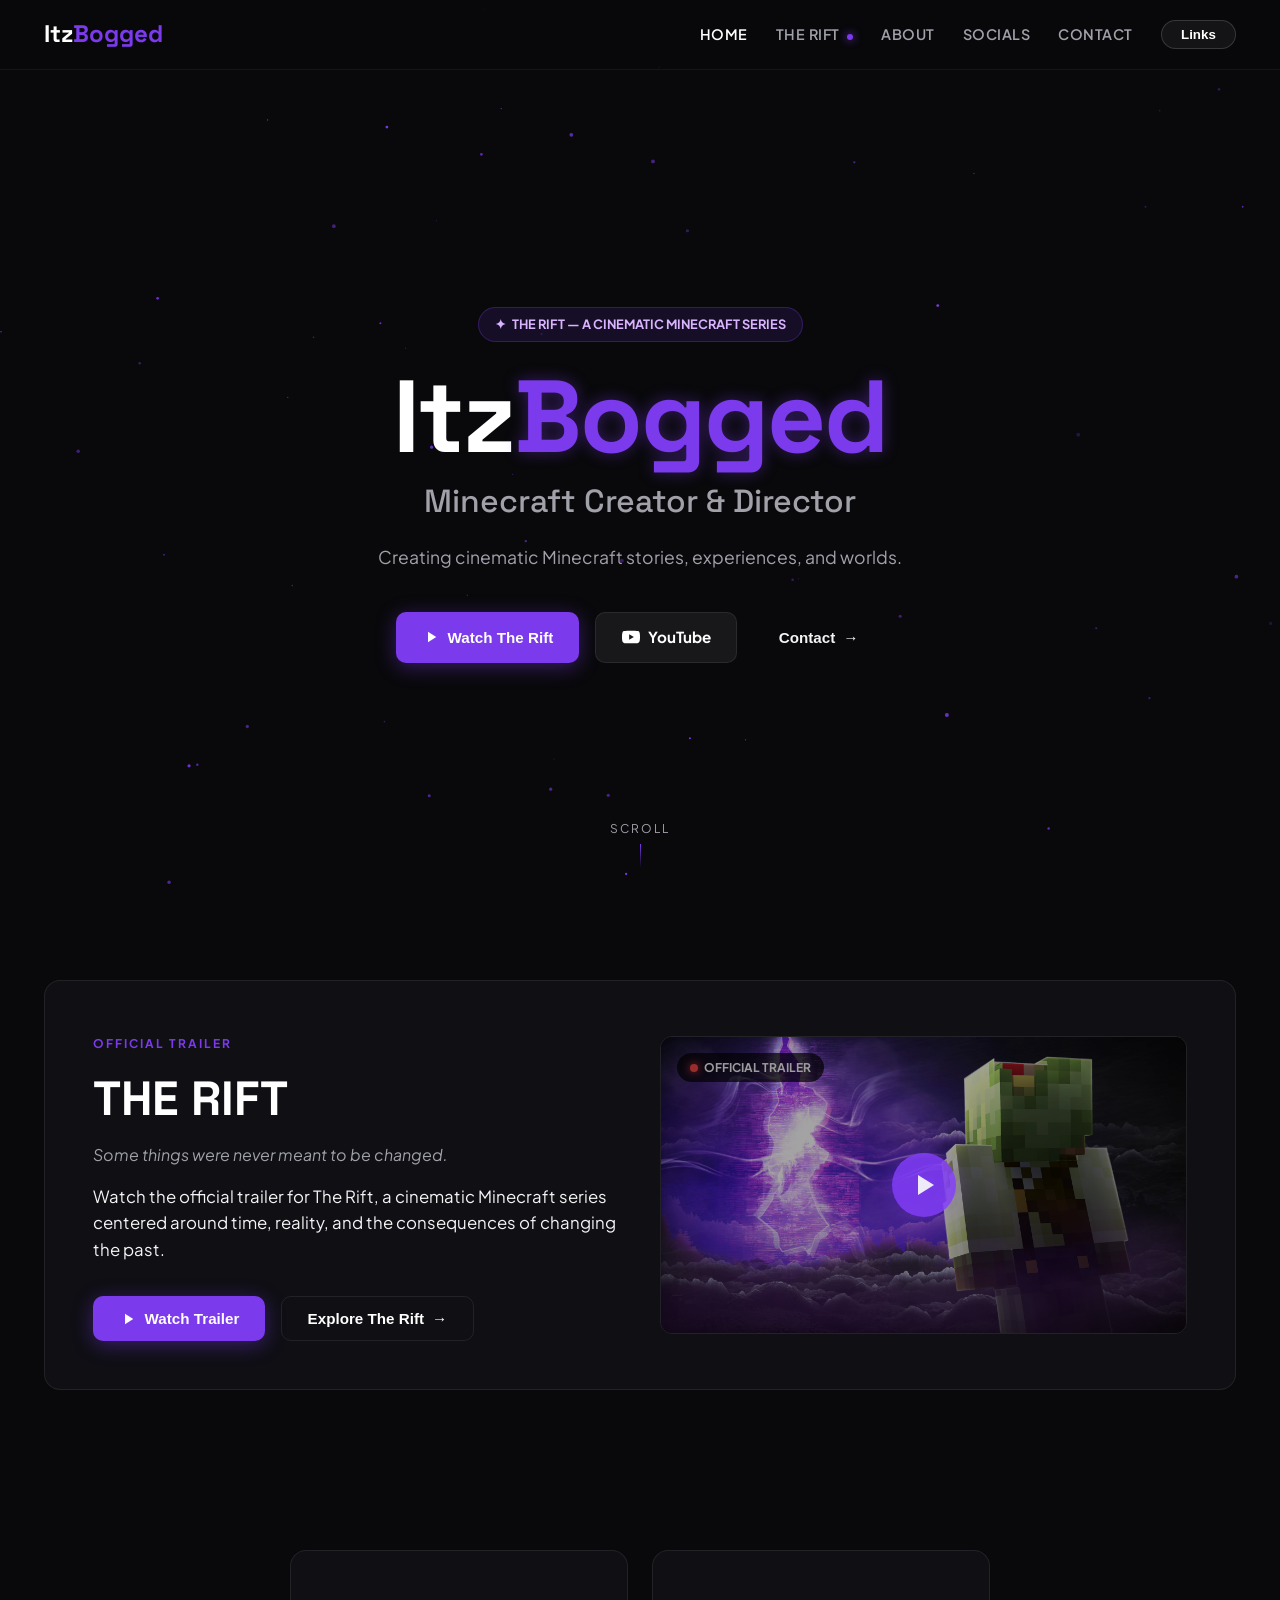
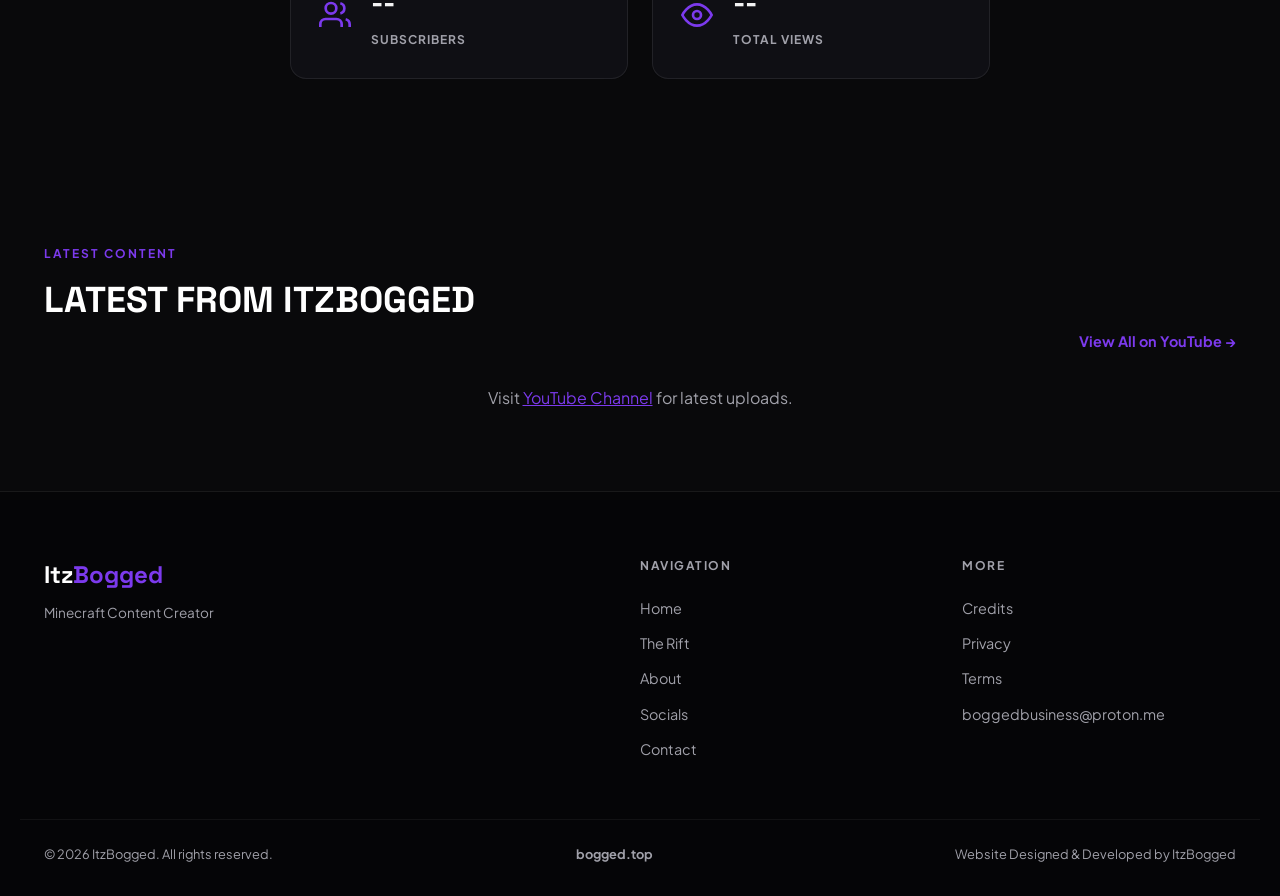
==== commit e10249a0: "Changed script.js to app.js" ====
--- a/index.html
+++ b/index.html
@@ -12,7 +12,7 @@
   <link rel="icon" type="image/png" href="assets/favicon.png" />
   <link rel="shortcut icon" type="image/png" href="assets/favicon.png" />
   <link rel="stylesheet" href="styles.css" />
-  <script src="script.js?v=1.1" defer></script>
+  <script src="app.js?v=1.1" defer></script>
   <link rel="preconnect" href="https://fonts.googleapis.com">
   <link rel="preconnect" href="https://fonts.gstatic.com" crossorigin>
   <link href="https://fonts.googleapis.com/css2?family=Plus+Jakarta+Sans:wght@400;500;600;700;800&family=Space+Grotesk:wght@500;700&display=swap" rel="stylesheet">
